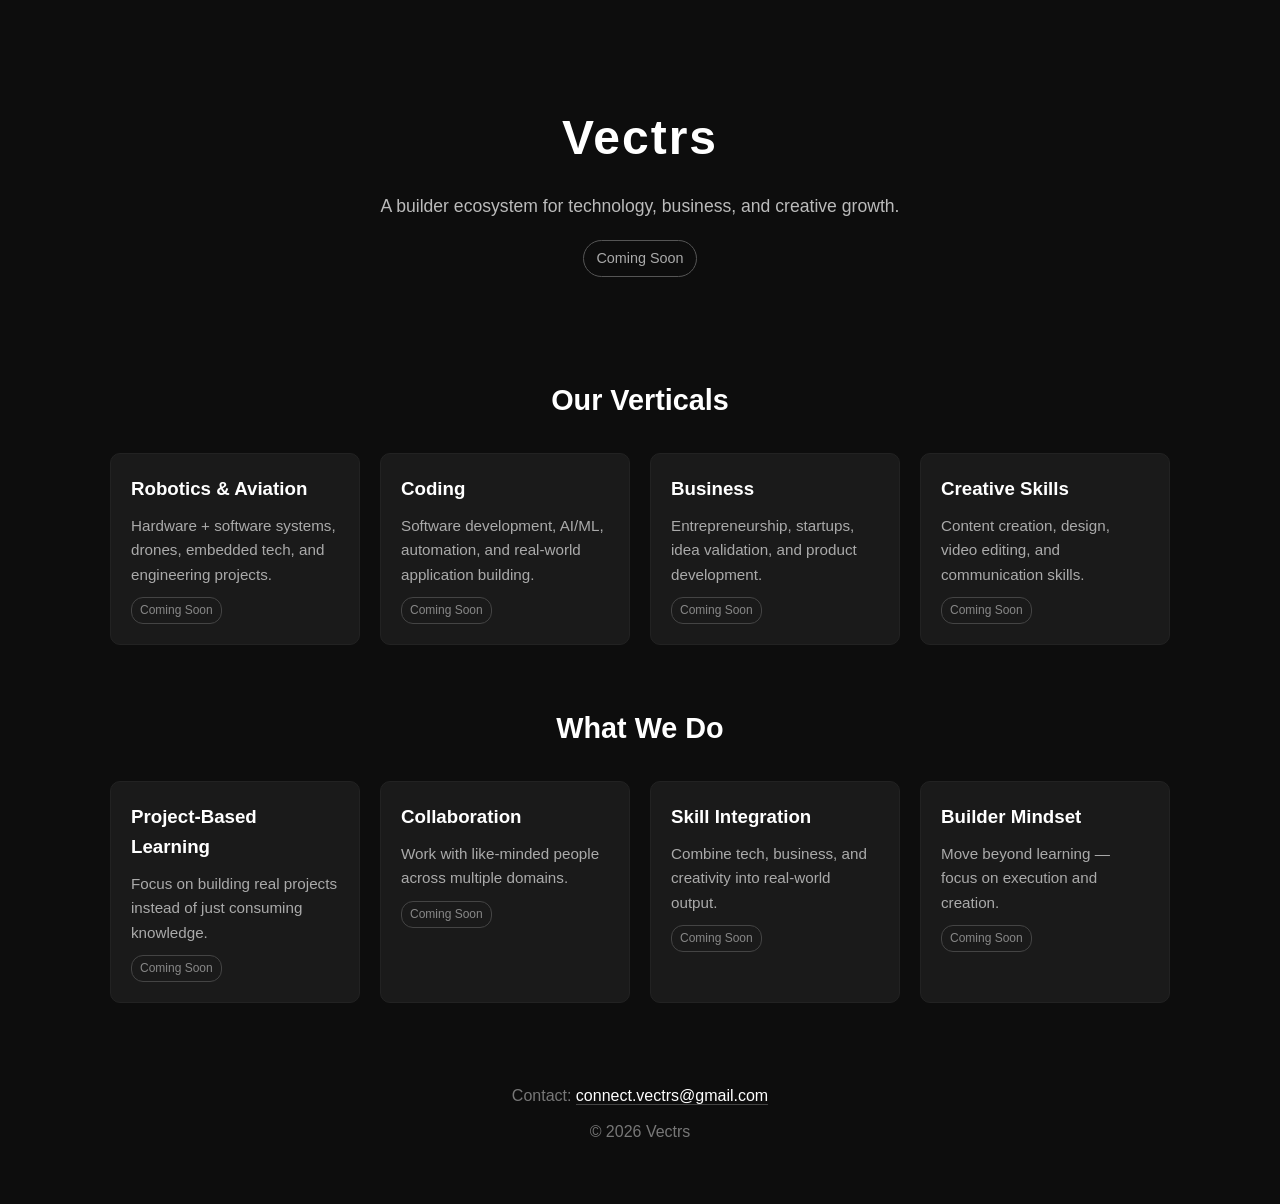
==== index.html @ f43a9b73 "index.html This file contains the initial structure and styling for the Vectrs website, including se" ====
<!DOCTYPE html>
<html lang="en">
<head>
<meta charset="UTF-8">
<meta name="viewport" content="width=device-width, initial-scale=1.0">
<title>Vectrs</title>

<style>
    * {
        margin: 0;
        padding: 0;
        box-sizing: border-box;
        font-family: -apple-system, BlinkMacSystemFont, "Segoe UI", Roboto, sans-serif;
    }

    body {
        background: #0d0d0d;
        color: #ffffff;
        line-height: 1.6;
    }

    .container {
        max-width: 1100px;
        margin: auto;
        padding: 20px;
    }

    header {
        text-align: center;
        padding: 80px 20px 40px;
    }

    header h1 {
        font-size: 3rem;
        letter-spacing: 2px;
    }

    header p {
        margin-top: 15px;
        color: #bbbbbb;
        font-size: 1.1rem;
    }

    .coming {
        margin-top: 20px;
        display: inline-block;
        padding: 6px 12px;
        border: 1px solid #555;
        border-radius: 20px;
        font-size: 0.9rem;
        color: #aaa;
    }

    .section {
        margin-top: 60px;
    }

    .section h2 {
        text-align: center;
        margin-bottom: 30px;
        font-size: 1.8rem;
    }

    .grid {
        display: grid;
        grid-template-columns: repeat(auto-fit, minmax(220px, 1fr));
        gap: 20px;
    }

    .card {
        background: #1a1a1a;
        padding: 20px;
        border-radius: 10px;
        transition: 0.3s;
        border: 1px solid #222;
    }

    .card:hover {
        transform: translateY(-5px);
        border-color: #444;
    }

    .card h3 {
        margin-bottom: 10px;
    }

    .card p {
        color: #aaa;
        font-size: 0.95rem;
    }

    .tag {
        display: inline-block;
        margin-top: 10px;
        font-size: 0.75rem;
        color: #888;
        border: 1px solid #444;
        padding: 3px 8px;
        border-radius: 12px;
    }

    footer {
        text-align: center;
        margin-top: 80px;
        padding-bottom: 40px;
        color: #777;
    }

    a {
        color: #ffffff;
        text-decoration: none;
        border-bottom: 1px solid #444;
    }

    a:hover {
        border-color: #fff;
    }
</style>

</head>
<body>

<div class="container">

    <header>
        <h1>Vectrs</h1>
        <p>A builder ecosystem for technology, business, and creative growth.</p>
        <div class="coming">Coming Soon</div>
    </header>

    <section class="section">
        <h2>Our Verticals</h2>
        <div class="grid">

            <div class="card">
                <h3>Robotics & Aviation</h3>
                <p>Hardware + software systems, drones, embedded tech, and engineering projects.</p>
                <div class="tag">Coming Soon</div>
            </div>

            <div class="card">
                <h3>Coding</h3>
                <p>Software development, AI/ML, automation, and real-world application building.</p>
                <div class="tag">Coming Soon</div>
            </div>

            <div class="card">
                <h3>Business</h3>
                <p>Entrepreneurship, startups, idea validation, and product development.</p>
                <div class="tag">Coming Soon</div>
            </div>

            <div class="card">
                <h3>Creative Skills</h3>
                <p>Content creation, design, video editing, and communication skills.</p>
                <div class="tag">Coming Soon</div>
            </div>

        </div>
    </section>

    <section class="section">
        <h2>What We Do</h2>
        <div class="grid">

            <div class="card">
                <h3>Project-Based Learning</h3>
                <p>Focus on building real projects instead of just consuming knowledge.</p>
                <div class="tag">Coming Soon</div>
            </div>

            <div class="card">
                <h3>Collaboration</h3>
                <p>Work with like-minded people across multiple domains.</p>
                <div class="tag">Coming Soon</div>
            </div>

            <div class="card">
                <h3>Skill Integration</h3>
                <p>Combine tech, business, and creativity into real-world output.</p>
                <div class="tag">Coming Soon</div>
            </div>

            <div class="card">
                <h3>Builder Mindset</h3>
                <p>Move beyond learning — focus on execution and creation.</p>
                <div class="tag">Coming Soon</div>
            </div>

        </div>
    </section>

    <footer>
        <p>Contact: <a href="mailto:connect.vectrs@gmail.com">connect.vectrs@gmail.com</a></p>
        <p style="margin-top:10px;">© 2026 Vectrs</p>
    </footer>

</div>

</body>
</html>
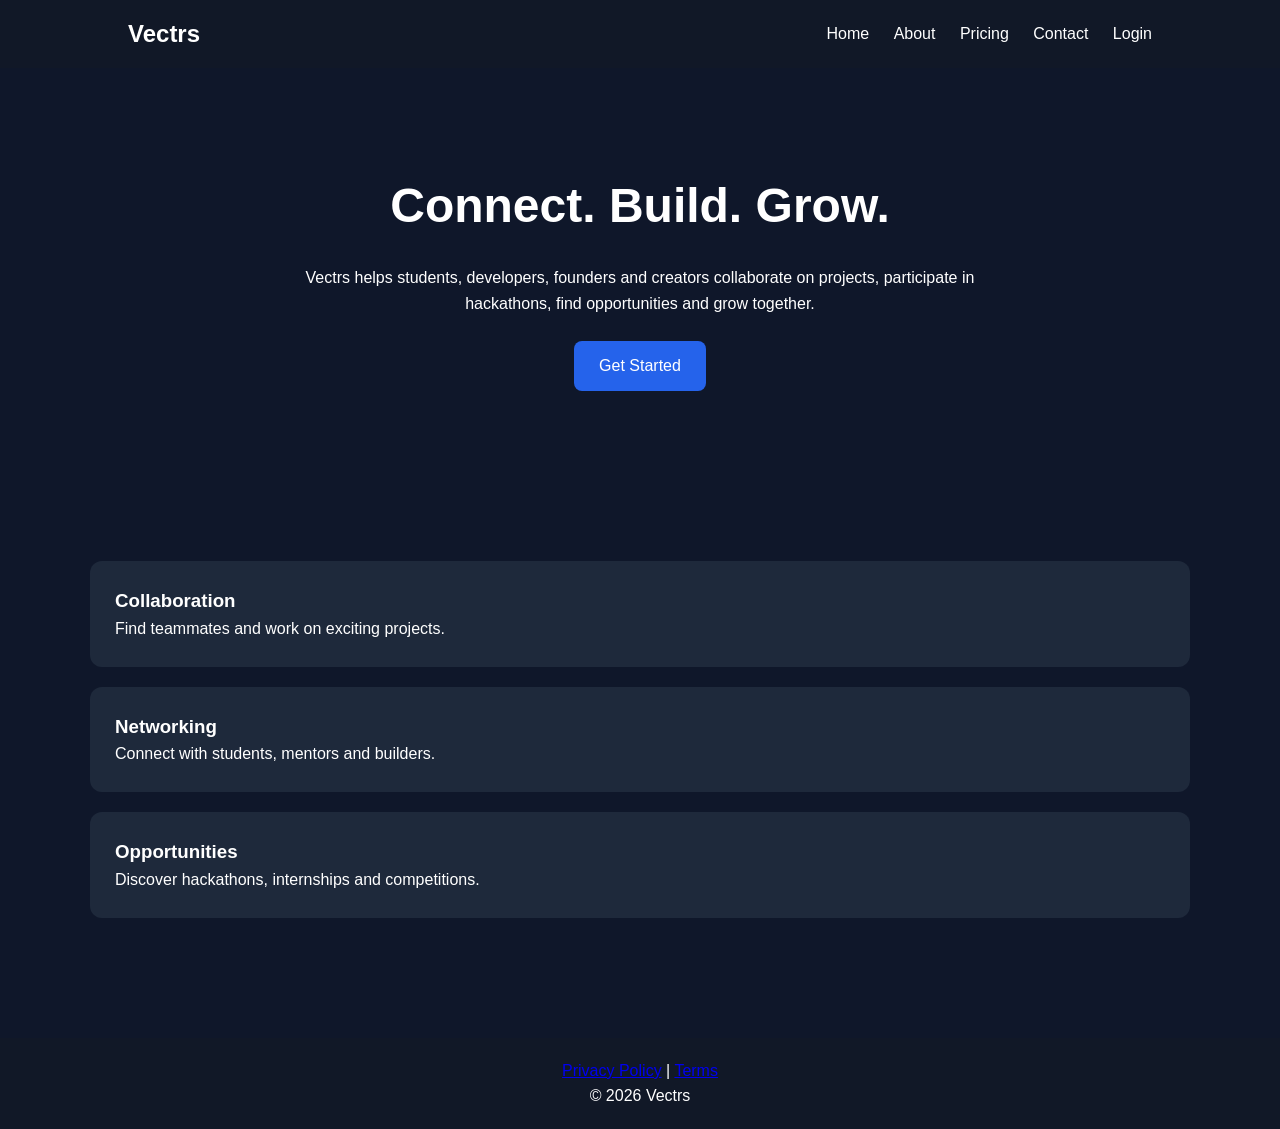
==== commit 0af3b355: "Create index.html" ====
--- a/index.html
+++ b/index.html
@@ -1,201 +1,57 @@
 <!DOCTYPE html>
-<html lang="en">
+<html>
 <head>
-<meta charset="UTF-8">
-<meta name="viewport" content="width=device-width, initial-scale=1.0">
-<title>Vectrs</title>
-
-<style>
-    * {
-        margin: 0;
-        padding: 0;
-        box-sizing: border-box;
-        font-family: -apple-system, BlinkMacSystemFont, "Segoe UI", Roboto, sans-serif;
-    }
-
-    body {
-        background: #0d0d0d;
-        color: #ffffff;
-        line-height: 1.6;
-    }
-
-    .container {
-        max-width: 1100px;
-        margin: auto;
-        padding: 20px;
-    }
-
-    header {
-        text-align: center;
-        padding: 80px 20px 40px;
-    }
-
-    header h1 {
-        font-size: 3rem;
-        letter-spacing: 2px;
-    }
-
-    header p {
-        margin-top: 15px;
-        color: #bbbbbb;
-        font-size: 1.1rem;
-    }
-
-    .coming {
-        margin-top: 20px;
-        display: inline-block;
-        padding: 6px 12px;
-        border: 1px solid #555;
-        border-radius: 20px;
-        font-size: 0.9rem;
-        color: #aaa;
-    }
-
-    .section {
-        margin-top: 60px;
-    }
-
-    .section h2 {
-        text-align: center;
-        margin-bottom: 30px;
-        font-size: 1.8rem;
-    }
-
-    .grid {
-        display: grid;
-        grid-template-columns: repeat(auto-fit, minmax(220px, 1fr));
-        gap: 20px;
-    }
-
-    .card {
-        background: #1a1a1a;
-        padding: 20px;
-        border-radius: 10px;
-        transition: 0.3s;
-        border: 1px solid #222;
-    }
-
-    .card:hover {
-        transform: translateY(-5px);
-        border-color: #444;
-    }
-
-    .card h3 {
-        margin-bottom: 10px;
-    }
-
-    .card p {
-        color: #aaa;
-        font-size: 0.95rem;
-    }
-
-    .tag {
-        display: inline-block;
-        margin-top: 10px;
-        font-size: 0.75rem;
-        color: #888;
-        border: 1px solid #444;
-        padding: 3px 8px;
-        border-radius: 12px;
-    }
-
-    footer {
-        text-align: center;
-        margin-top: 80px;
-        padding-bottom: 40px;
-        color: #777;
-    }
-
-    a {
-        color: #ffffff;
-        text-decoration: none;
-        border-bottom: 1px solid #444;
-    }
-
-    a:hover {
-        border-color: #fff;
-    }
-</style>
-
+    <title>Vectrs - Build Together</title>
+    <link rel="stylesheet" href="style.css">
 </head>
 <body>
 
+<nav>
+    <h2>Vectrs</h2>
+    <div>
+        <a href="index.html">Home</a>
+        <a href="about.html">About</a>
+        <a href="pricing.html">Pricing</a>
+        <a href="contact.html">Contact</a>
+        <a href="login.html">Login</a>
+    </div>
+</nav>
+
+<section class="hero">
+    <h1>Connect. Build. Grow.</h1>
+    <p>
+        Vectrs helps students, developers, founders and creators
+        collaborate on projects, participate in hackathons,
+        find opportunities and grow together.
+    </p>
+
+    <a href="signup.html" class="btn">Get Started</a>
+</section>
+
 <div class="container">
 
-    <header>
-        <h1>Vectrs</h1>
-        <p>A builder ecosystem for technology, business, and creative growth.</p>
-        <div class="coming">Coming Soon</div>
-    </header>
+    <div class="card">
+        <h3>Collaboration</h3>
+        <p>Find teammates and work on exciting projects.</p>
+    </div>
 
-    <section class="section">
-        <h2>Our Verticals</h2>
-        <div class="grid">
+    <div class="card">
+        <h3>Networking</h3>
+        <p>Connect with students, mentors and builders.</p>
+    </div>
 
-            <div class="card">
-                <h3>Robotics & Aviation</h3>
-                <p>Hardware + software systems, drones, embedded tech, and engineering projects.</p>
-                <div class="tag">Coming Soon</div>
-            </div>
-
-            <div class="card">
-                <h3>Coding</h3>
-                <p>Software development, AI/ML, automation, and real-world application building.</p>
-                <div class="tag">Coming Soon</div>
-            </div>
-
-            <div class="card">
-                <h3>Business</h3>
-                <p>Entrepreneurship, startups, idea validation, and product development.</p>
-                <div class="tag">Coming Soon</div>
-            </div>
-
-            <div class="card">
-                <h3>Creative Skills</h3>
-                <p>Content creation, design, video editing, and communication skills.</p>
-                <div class="tag">Coming Soon</div>
-            </div>
-
-        </div>
-    </section>
-
-    <section class="section">
-        <h2>What We Do</h2>
-        <div class="grid">
-
-            <div class="card">
-                <h3>Project-Based Learning</h3>
-                <p>Focus on building real projects instead of just consuming knowledge.</p>
-                <div class="tag">Coming Soon</div>
-            </div>
-
-            <div class="card">
-                <h3>Collaboration</h3>
-                <p>Work with like-minded people across multiple domains.</p>
-                <div class="tag">Coming Soon</div>
-            </div>
-
-            <div class="card">
-                <h3>Skill Integration</h3>
-                <p>Combine tech, business, and creativity into real-world output.</p>
-                <div class="tag">Coming Soon</div>
-            </div>
-
-            <div class="card">
-                <h3>Builder Mindset</h3>
-                <p>Move beyond learning — focus on execution and creation.</p>
-                <div class="tag">Coming Soon</div>
-            </div>
-
-        </div>
-    </section>
-
-    <footer>
-        <p>Contact: <a href="mailto:connect.vectrs@gmail.com">connect.vectrs@gmail.com</a></p>
-        <p style="margin-top:10px;">© 2026 Vectrs</p>
-    </footer>
+    <div class="card">
+        <h3>Opportunities</h3>
+        <p>Discover hackathons, internships and competitions.</p>
+    </div>
 
 </div>
 
+<footer>
+    <a href="privacy.html">Privacy Policy</a> |
+    <a href="terms.html">Terms</a>
+    <p>© 2026 Vectrs</p>
+</footer>
+
 </body>
 </html>
--- a/style.css
+++ b/style.css
@@ -0,0 +1,89 @@
+*{
+    margin:0;
+    padding:0;
+    box-sizing:border-box;
+    font-family:Arial,sans-serif;
+}
+
+body{
+    background:#0f172a;
+    color:white;
+    line-height:1.6;
+}
+
+nav{
+    background:#111827;
+    padding:15px 10%;
+    display:flex;
+    justify-content:space-between;
+    align-items:center;
+}
+
+nav a{
+    color:white;
+    text-decoration:none;
+    margin-left:20px;
+}
+
+.hero{
+    text-align:center;
+    padding:100px 20px;
+}
+
+.hero h1{
+    font-size:3rem;
+    margin-bottom:20px;
+}
+
+.hero p{
+    max-width:700px;
+    margin:auto;
+}
+
+.btn{
+    display:inline-block;
+    margin-top:25px;
+    padding:12px 25px;
+    background:#2563eb;
+    color:white;
+    text-decoration:none;
+    border-radius:8px;
+}
+
+.container{
+    width:90%;
+    max-width:1100px;
+    margin:auto;
+    padding:50px 0;
+}
+
+.card{
+    background:#1e293b;
+    padding:25px;
+    border-radius:12px;
+    margin:20px 0;
+}
+
+footer{
+    background:#111827;
+    text-align:center;
+    padding:20px;
+    margin-top:50px;
+}
+
+input,textarea{
+    width:100%;
+    padding:12px;
+    margin:10px 0;
+    border:none;
+    border-radius:8px;
+}
+
+button{
+    background:#2563eb;
+    color:white;
+    border:none;
+    padding:12px 25px;
+    border-radius:8px;
+    cursor:pointer;
+}
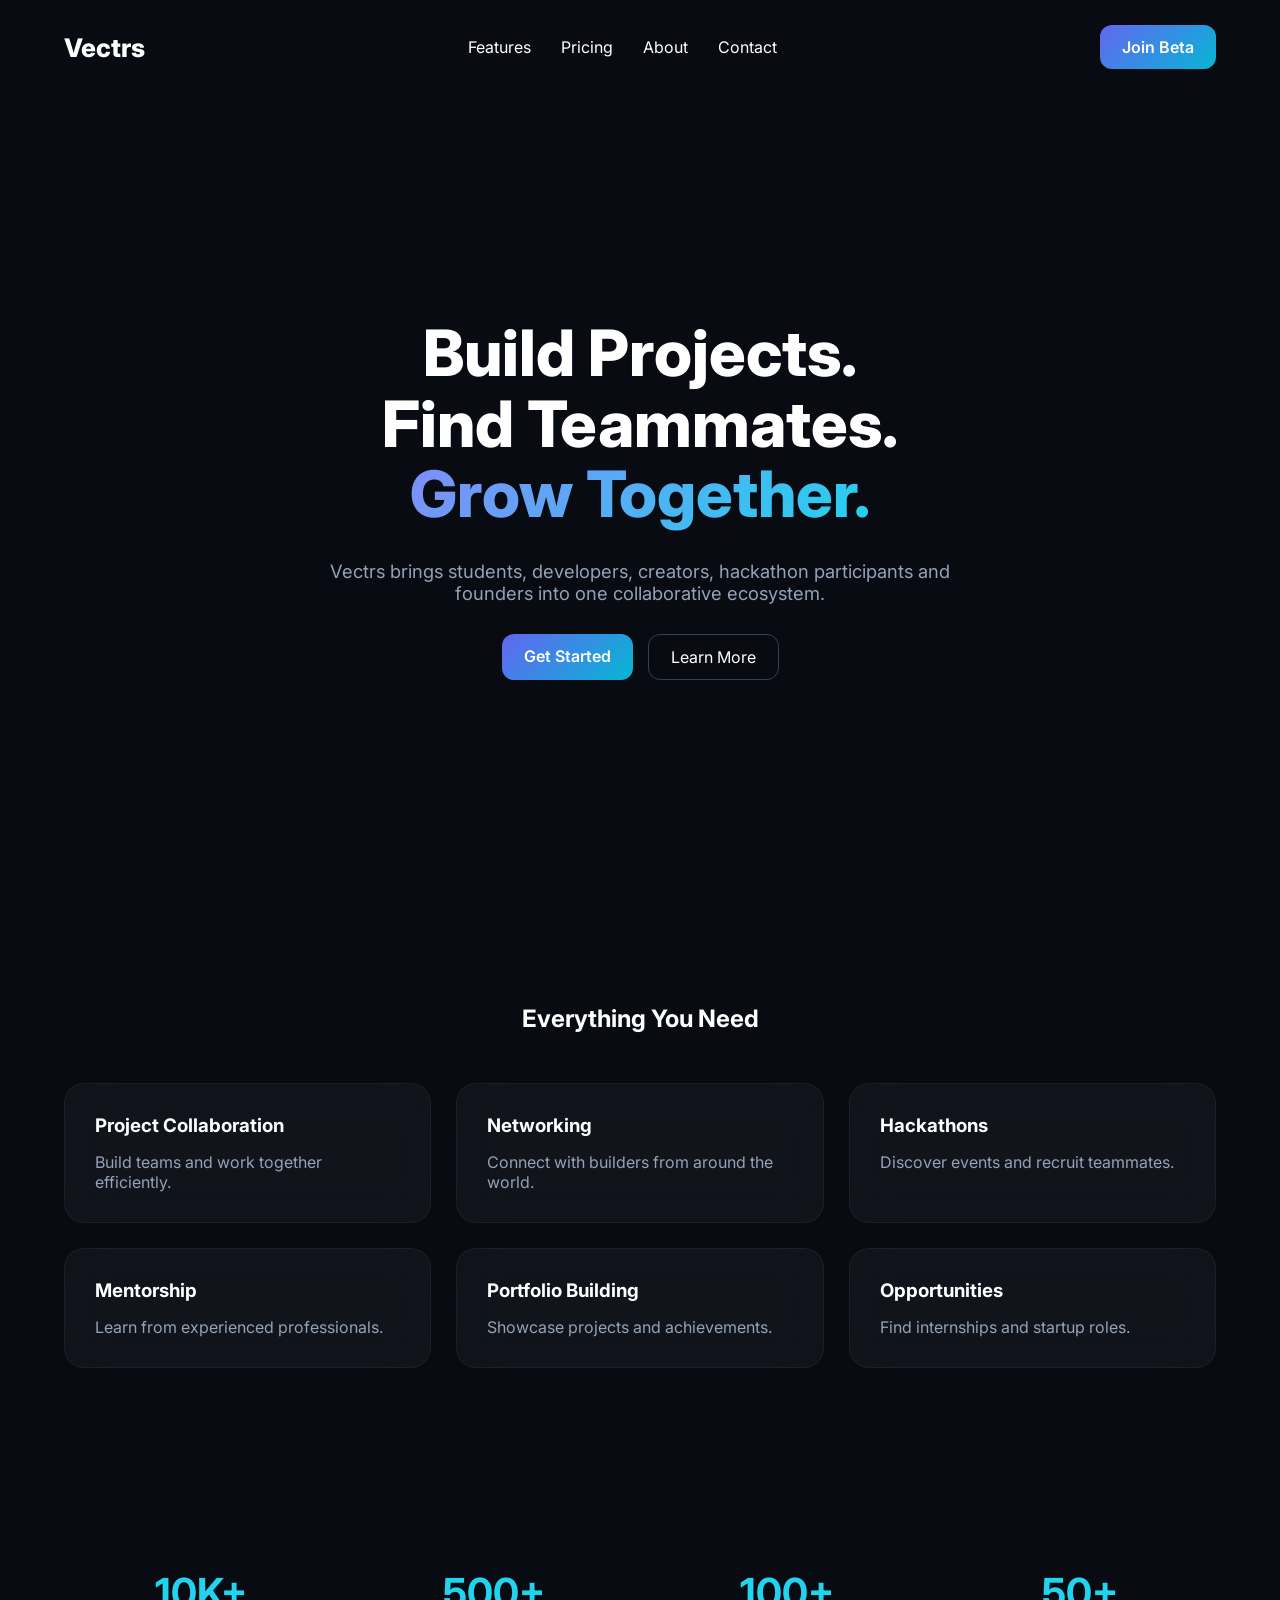
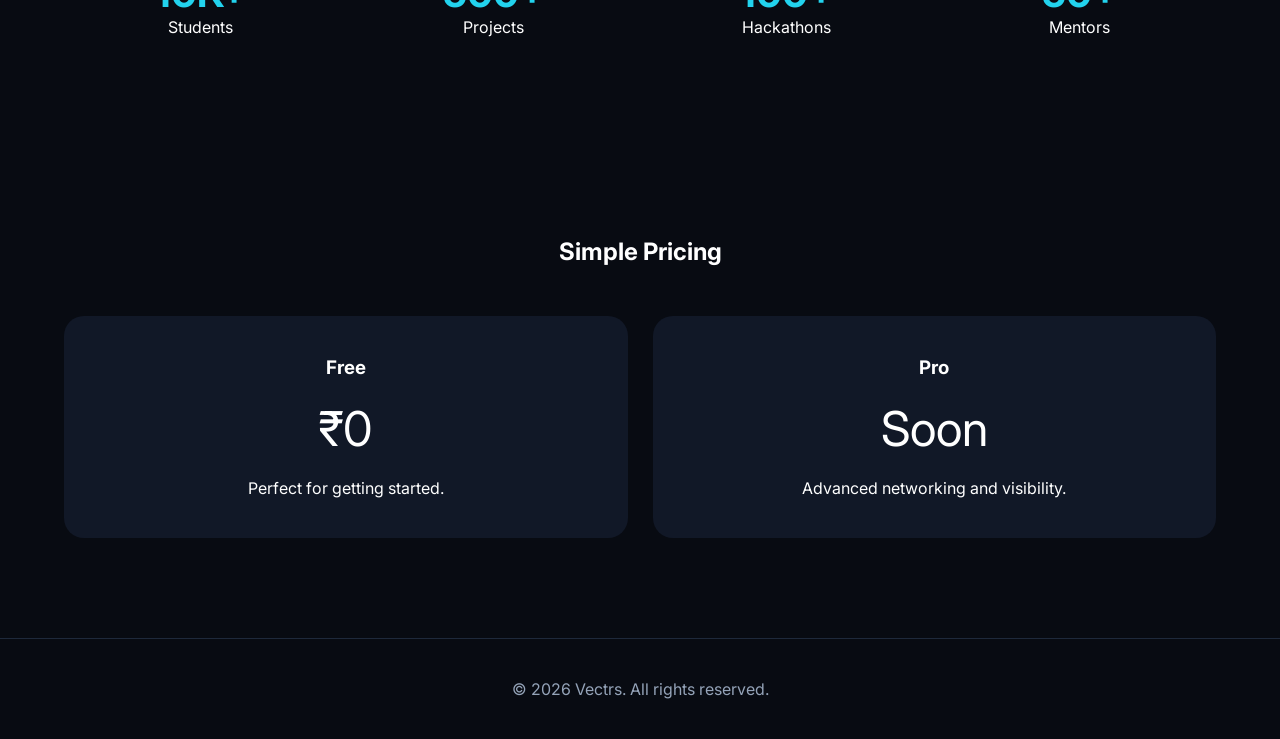
==== commit 8269c285: "Update index.html" ====
--- a/index.html
+++ b/index.html
@@ -1,56 +1,380 @@
 <!DOCTYPE html>
-<html>
+<html lang="en">
 <head>
-    <title>Vectrs - Build Together</title>
-    <link rel="stylesheet" href="style.css">
+<meta charset="UTF-8">
+<meta name="viewport" content="width=device-width, initial-scale=1.0">
+
+<title>Vectrs | Build Together</title>
+
+<link rel="preconnect" href="https://fonts.googleapis.com">
+<link href="https://fonts.googleapis.com/css2?family=Inter:wght@300;400;500;600;700;800&display=swap" rel="stylesheet">
+
+<style>
+
+:root{
+    --bg:#080b12;
+    --card:#111827;
+    --accent:#6366f1;
+    --accent2:#06b6d4;
+    --text:#ffffff;
+    --muted:#94a3b8;
+}
+
+*{
+    margin:0;
+    padding:0;
+    box-sizing:border-box;
+    font-family:'Inter',sans-serif;
+}
+
+body{
+    background:var(--bg);
+    color:var(--text);
+}
+
+.container{
+    width:90%;
+    max-width:1200px;
+    margin:auto;
+}
+
+nav{
+    padding:25px 0;
+    display:flex;
+    justify-content:space-between;
+    align-items:center;
+}
+
+.logo{
+    font-size:1.6rem;
+    font-weight:800;
+}
+
+.nav-links{
+    display:flex;
+    gap:30px;
+}
+
+.nav-links a{
+    color:white;
+    text-decoration:none;
+}
+
+.btn{
+    background:linear-gradient(
+    135deg,
+    var(--accent),
+    var(--accent2)
+    );
+
+    color:white;
+    padding:12px 22px;
+    border-radius:12px;
+    text-decoration:none;
+    font-weight:600;
+}
+
+.hero{
+    min-height:90vh;
+    display:flex;
+    align-items:center;
+    justify-content:center;
+    text-align:center;
+}
+
+.hero h1{
+    font-size:4rem;
+    font-weight:800;
+    line-height:1.1;
+}
+
+.hero span{
+    background:linear-gradient(
+        135deg,
+        #818cf8,
+        #22d3ee
+    );
+
+    -webkit-background-clip:text;
+    color:transparent;
+}
+
+.hero p{
+    max-width:700px;
+    margin:30px auto;
+    color:var(--muted);
+    font-size:1.15rem;
+}
+
+.hero-buttons{
+    display:flex;
+    justify-content:center;
+    gap:15px;
+}
+
+.btn-secondary{
+    border:1px solid #334155;
+    color:white;
+    text-decoration:none;
+    padding:12px 22px;
+    border-radius:12px;
+}
+
+.features{
+    padding:100px 0;
+}
+
+.section-title{
+    text-align:center;
+    margin-bottom:50px;
+}
+
+.grid{
+    display:grid;
+    grid-template-columns:repeat(auto-fit,minmax(280px,1fr));
+    gap:25px;
+}
+
+.card{
+    background:rgba(255,255,255,.04);
+
+    backdrop-filter:blur(20px);
+
+    border:1px solid rgba(255,255,255,.05);
+
+    padding:30px;
+    border-radius:20px;
+
+    transition:.3s;
+}
+
+.card:hover{
+    transform:translateY(-6px);
+}
+
+.card h3{
+    margin-bottom:15px;
+}
+
+.card p{
+    color:var(--muted);
+}
+
+.stats{
+    padding:100px 0;
+}
+
+.stats-grid{
+    display:grid;
+    grid-template-columns:repeat(4,1fr);
+    gap:20px;
+}
+
+.stat{
+    text-align:center;
+}
+
+.stat h2{
+    font-size:2.5rem;
+    color:#22d3ee;
+}
+
+.pricing{
+    padding:100px 0;
+}
+
+.price-card{
+    background:#111827;
+    padding:40px;
+    border-radius:20px;
+    text-align:center;
+}
+
+.price{
+    font-size:3rem;
+    margin:20px 0;
+}
+
+footer{
+    border-top:1px solid #1e293b;
+    padding:40px 0;
+    text-align:center;
+    color:var(--muted);
+}
+
+@media(max-width:768px){
+
+.hero h1{
+    font-size:2.7rem;
+}
+
+.nav-links{
+    display:none;
+}
+
+.stats-grid{
+    grid-template-columns:1fr 1fr;
+}
+
+}
+
+</style>
 </head>
+
 <body>
 
+<div class="container">
+
 <nav>
-    <h2>Vectrs</h2>
-    <div>
-        <a href="index.html">Home</a>
-        <a href="about.html">About</a>
-        <a href="pricing.html">Pricing</a>
-        <a href="contact.html">Contact</a>
-        <a href="login.html">Login</a>
-    </div>
+
+<div class="logo">Vectrs</div>
+
+<div class="nav-links">
+<a href="#">Features</a>
+<a href="#">Pricing</a>
+<a href="#">About</a>
+<a href="#">Contact</a>
+</div>
+
+<a href="#" class="btn">Join Beta</a>
+
 </nav>
 
 <section class="hero">
-    <h1>Connect. Build. Grow.</h1>
-    <p>
-        Vectrs helps students, developers, founders and creators
-        collaborate on projects, participate in hackathons,
-        find opportunities and grow together.
-    </p>
-
-    <a href="signup.html" class="btn">Get Started</a>
+
+<div>
+
+<h1>
+Build Projects.<br>
+Find Teammates.<br>
+<span>Grow Together.</span>
+</h1>
+
+<p>
+Vectrs brings students, developers, creators,
+hackathon participants and founders into one
+collaborative ecosystem.
+</p>
+
+<div class="hero-buttons">
+<a href="#" class="btn">Get Started</a>
+<a href="#" class="btn-secondary">Learn More</a>
+</div>
+
+</div>
+
 </section>
 
+</div>
+
+<section class="features">
+
 <div class="container">
 
-    <div class="card">
-        <h3>Collaboration</h3>
-        <p>Find teammates and work on exciting projects.</p>
-    </div>
-
-    <div class="card">
-        <h3>Networking</h3>
-        <p>Connect with students, mentors and builders.</p>
-    </div>
-
-    <div class="card">
-        <h3>Opportunities</h3>
-        <p>Discover hackathons, internships and competitions.</p>
-    </div>
-
-</div>
+<div class="section-title">
+<h2>Everything You Need</h2>
+</div>
+
+<div class="grid">
+
+<div class="card">
+<h3>Project Collaboration</h3>
+<p>Build teams and work together efficiently.</p>
+</div>
+
+<div class="card">
+<h3>Networking</h3>
+<p>Connect with builders from around the world.</p>
+</div>
+
+<div class="card">
+<h3>Hackathons</h3>
+<p>Discover events and recruit teammates.</p>
+</div>
+
+<div class="card">
+<h3>Mentorship</h3>
+<p>Learn from experienced professionals.</p>
+</div>
+
+<div class="card">
+<h3>Portfolio Building</h3>
+<p>Showcase projects and achievements.</p>
+</div>
+
+<div class="card">
+<h3>Opportunities</h3>
+<p>Find internships and startup roles.</p>
+</div>
+
+</div>
+
+</div>
+
+</section>
+
+<section class="stats">
+
+<div class="container">
+
+<div class="stats-grid">
+
+<div class="stat">
+<h2>10K+</h2>
+<p>Students</p>
+</div>
+
+<div class="stat">
+<h2>500+</h2>
+<p>Projects</p>
+</div>
+
+<div class="stat">
+<h2>100+</h2>
+<p>Hackathons</p>
+</div>
+
+<div class="stat">
+<h2>50+</h2>
+<p>Mentors</p>
+</div>
+
+</div>
+
+</div>
+
+</section>
+
+<section class="pricing">
+
+<div class="container">
+
+<div class="section-title">
+<h2>Simple Pricing</h2>
+</div>
+
+<div class="grid">
+
+<div class="price-card">
+<h3>Free</h3>
+<div class="price">₹0</div>
+<p>Perfect for getting started.</p>
+</div>
+
+<div class="price-card">
+<h3>Pro</h3>
+<div class="price">Soon</div>
+<p>Advanced networking and visibility.</p>
+</div>
+
+</div>
+
+</div>
+
+</section>
 
 <footer>
-    <a href="privacy.html">Privacy Policy</a> |
-    <a href="terms.html">Terms</a>
-    <p>© 2026 Vectrs</p>
+© 2026 Vectrs. All rights reserved.
 </footer>
 
 </body>
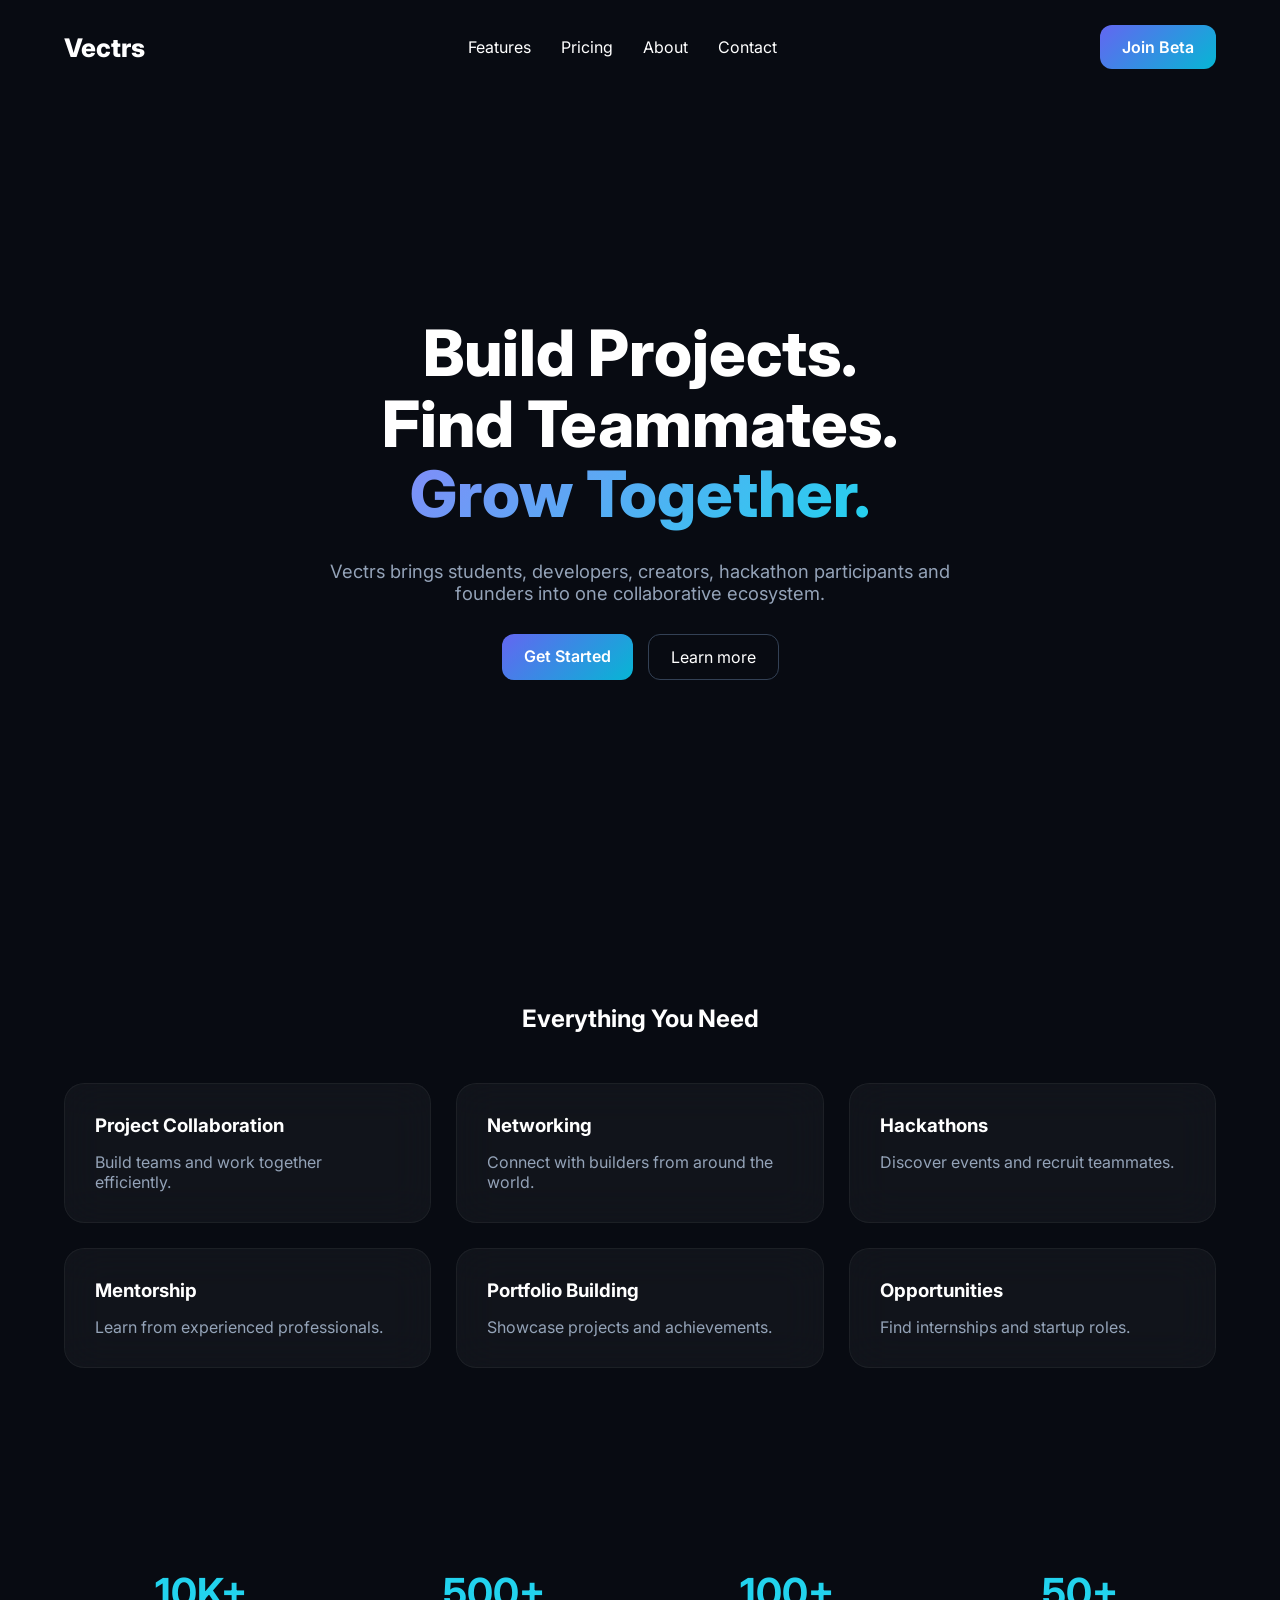
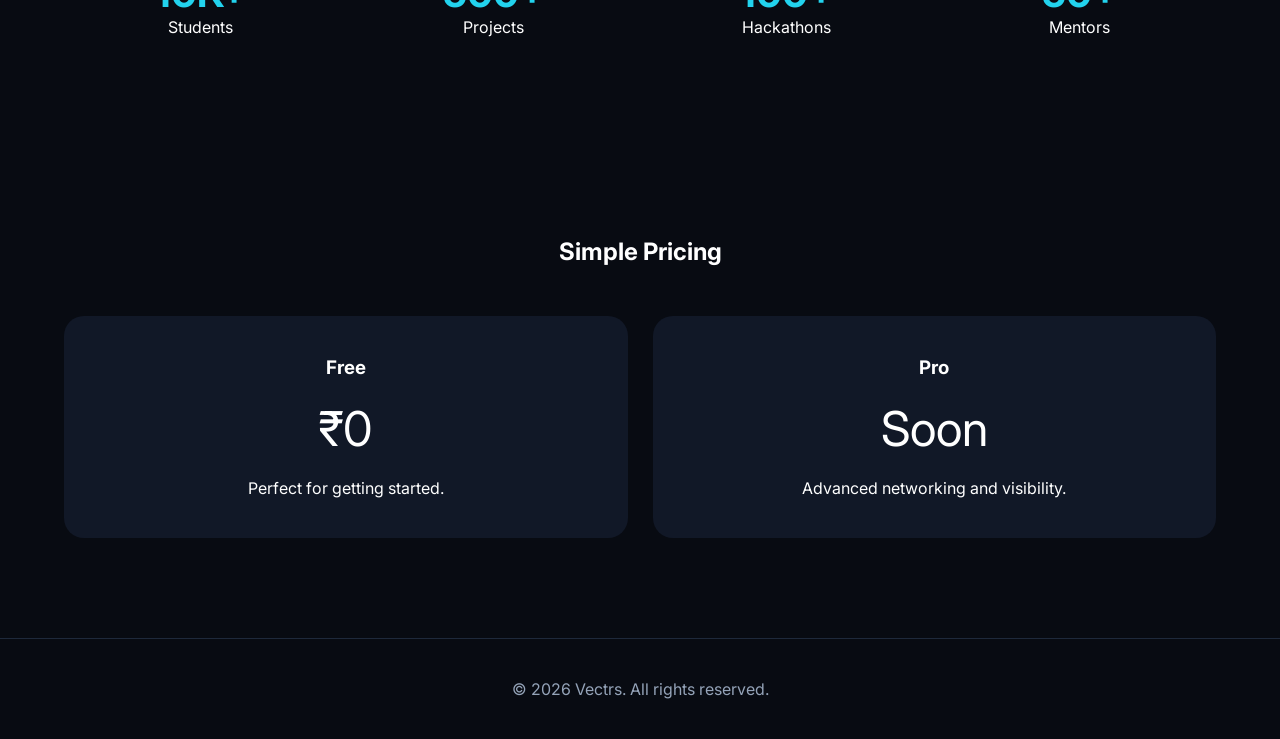
==== commit cb29f3b6: "Update index.html" ====
--- a/index.html
+++ b/index.html
@@ -257,8 +257,8 @@
 </p>
 
 <div class="hero-buttons">
-<a href="#" class="btn">Get Started</a>
-<a href="#" class="btn-secondary">Learn More</a>
+<a href="/signup.html" class="btn">Get Started</a>
+<a href="/about.html" class="btn-secondary">Learn more</a>
 </div>
 
 </div>
